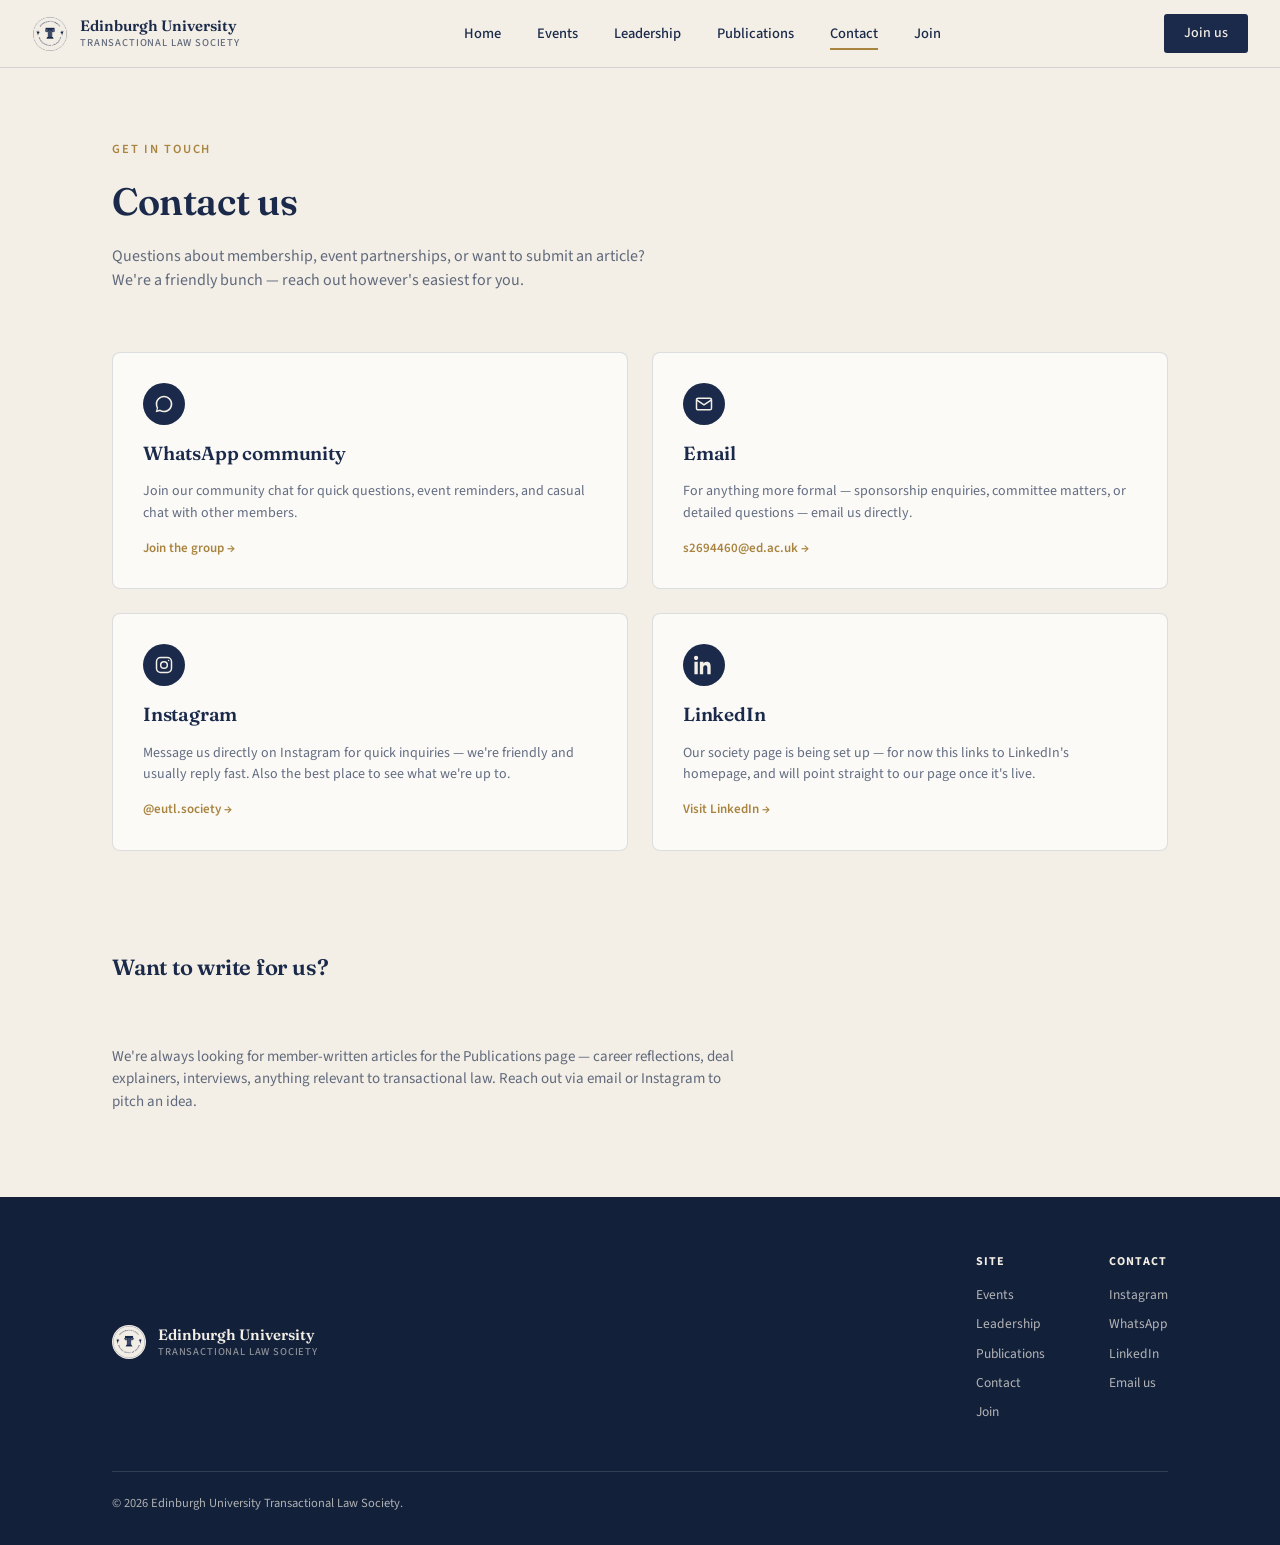
==== eutls-site/contact.html @ ee0f0423 "Add files via upload" ====
<!DOCTYPE html>
<html lang="en">
<head>
<meta charset="UTF-8">
<meta name="viewport" content="width=device-width, initial-scale=1.0">
<title>Contact — Edinburgh University Transactional Law Society</title>
<link rel="preconnect" href="https://fonts.googleapis.com">
<link href="https://fonts.googleapis.com/css2?family=Fraunces:opsz,wght@9..144,400;9..144,500;9..144,600&family=Source+Sans+3:wght@400;500;600&display=swap" rel="stylesheet">
<style>
:root {
  --navy: #1B2A4A; --navy-deep: #12203A;
  --cream: #F3EFE6; --cream-warm: #ECE5D6; --white: #FBFAF7;
  --brass: #A9843F; --line: rgba(27,42,74,0.14); --text-soft: rgba(27,42,74,0.68);
}
* { margin:0; padding:0; box-sizing:border-box; }
body { background: var(--cream); color: var(--navy); font-family:'Source Sans 3',sans-serif; line-height:1.5; }
h1,h2,h3 { font-family:'Fraunces',serif; font-weight:600; letter-spacing:-0.01em; }
a { color:inherit; text-decoration:none; }
img { max-width:100%; display:block; }
.wrap { max-width:1120px; margin:0 auto; padding:0 32px; }

/* Header / nav */
header { border-bottom:1px solid var(--line); background:var(--cream); position:sticky; top:0; z-index:10; }
.nav { display:flex; align-items:center; justify-content:space-between; padding:14px 32px; }
.brand { display:flex; align-items:center; gap:12px; }
.brand img { width:36px; height:36px; border-radius:50%; }
.brand-name { font-family:'Fraunces',serif; font-size:15px; font-weight:600; line-height:1.2; }
.brand-name span { display:block; font-family:'Source Sans 3',sans-serif; font-size:10.5px; letter-spacing:0.08em; text-transform:uppercase; color:var(--text-soft); font-weight:500; margin-top:2px; }
nav.links { display:flex; gap:36px; }
nav.links a { font-size:14.5px; font-weight:500; position:relative; padding:4px 0; }
nav.links a.active::after { content:''; position:absolute; left:0; right:0; bottom:-2px; height:2px; background:var(--brass); }
.join-btn { background:var(--navy); color:var(--cream); padding:9px 20px; border-radius:3px; font-size:14px; font-weight:500; }
.menu-toggle { display:none; background:none; border:none; padding:6px; }
.menu-toggle svg { width:22px; height:22px; }

/* Generic page header */
.page-head { padding:64px 32px 40px; border-bottom:1px solid var(--line); }
.eyebrow { font-size:12.5px; letter-spacing:0.14em; text-transform:uppercase; color:var(--brass); font-weight:600; margin-bottom:14px; }
.page-head h1 { font-size:38px; margin-bottom:12px; }
.page-head p { font-size:16px; color:var(--text-soft); max-width:580px; }

/* Hero (home) */
.hero { padding: 96px 32px 88px; overflow:hidden; }
.hero-inner { max-width:1120px; margin:0 auto; display:grid; grid-template-columns:1.1fr 0.9fr; gap:64px; align-items:center; }
.hero h1 { font-size:52px; line-height:1.08; margin-bottom:22px; }
.hero p { font-size:17px; color:var(--text-soft); max-width:480px; margin-bottom:32px; }
.hero-ctas { display:flex; gap:14px; }
.btn-primary { background:var(--navy); color:var(--cream); padding:13px 26px; border-radius:3px; font-size:14.5px; font-weight:500; }
.btn-secondary { border:1px solid var(--navy); padding:12px 25px; border-radius:3px; font-size:14.5px; font-weight:500; }
.hero-column { display:flex; align-items:center; justify-content:center; position:relative; }
.column-graphic { width:100%; max-width:280px; }

/* Mission strip */
.mission-strip { background:var(--navy); color:var(--cream); padding:46px 32px; }
.mission-strip .wrap { display:flex; gap:56px; align-items:center; }
.mission-strip p.quote { font-family:'Fraunces',serif; font-size:21px; font-weight:500; line-height:1.45; flex:1.4; }
.mission-stats { display:flex; gap:40px; flex:1; }
.stat-num { font-family:'Fraunces',serif; font-size:30px; font-weight:600; color:var(--brass); }
.stat-label { font-size:12px; color:rgba(243,239,230,0.7); text-transform:uppercase; letter-spacing:0.06em; margin-top:4px; }

/* Section generic */
section { padding: 84px 32px; }
.section-head { display:flex; justify-content:space-between; align-items:flex-end; margin-bottom:40px; border-bottom:1px solid var(--line); padding-bottom:22px; }
.section-head h2 { font-size:30px; }
.section-head a.view-all { font-size:13.5px; font-weight:600; color:var(--brass); }

/* Event rows (shared: home teaser + events page) */
.event-row { display:grid; grid-template-columns:88px 1fr auto auto; gap:24px; align-items:center; padding:20px 0; border-bottom:1px solid var(--line); }
.event-date { font-family:'Fraunces',serif; text-align:center; }
.event-date .day { font-size:26px; font-weight:600; display:block; line-height:1; }
.event-date .mon { font-size:11.5px; text-transform:uppercase; letter-spacing:0.06em; color:var(--text-soft); }
.event-title { font-size:16.5px; font-weight:600; margin-bottom:4px; }
.event-meta { font-size:13.5px; color:var(--text-soft); }
.event-tag { font-size:11.5px; text-transform:uppercase; letter-spacing:0.06em; font-weight:600; color:var(--navy); background:var(--cream-warm); padding:6px 12px; border-radius:20px; white-space:nowrap; }
.event-cta { font-size:13.5px; font-weight:600; color:var(--brass); white-space:nowrap; }

/* Events page specific */
.filters { display:flex; gap:10px; padding:28px 32px 0; }
.filter-pill { font-size:13px; font-weight:600; padding:7px 16px; border-radius:20px; border:1px solid var(--line); color:var(--text-soft); }
.filter-pill.active { background:var(--navy); color:var(--cream); border-color:var(--navy); }
.events-list { padding:20px 32px 90px; }
.month-label { font-size:12.5px; text-transform:uppercase; letter-spacing:0.1em; color:var(--text-soft); font-weight:600; margin:32px 0 6px; }
.past-section { background:var(--cream-warm); padding:64px 32px 90px; }
.past-grid { display:grid; grid-template-columns:repeat(3,1fr); gap:24px; margin-top:32px; }
.past-card { background:var(--white); border:1px solid var(--line); border-radius:6px; padding:24px; }
.past-card .tag { font-size:11px; text-transform:uppercase; letter-spacing:0.06em; color:var(--text-soft); font-weight:600; margin-bottom:10px; }
.past-card h4 { font-size:16px; font-weight:600; margin-bottom:6px; }
.past-card p { font-size:13.5px; color:var(--text-soft); }

/* Why join (home) */
.why-grid { display:grid; grid-template-columns:repeat(3,1fr); gap:32px; }
.why-card { background:var(--white); border:1px solid var(--line); border-radius:6px; padding:30px 26px; }
.why-num { font-family:'Fraunces',serif; font-size:13px; color:var(--brass); font-weight:600; margin-bottom:14px; }
.why-card h3 { font-size:18px; margin-bottom:10px; }
.why-card p { font-size:14.5px; color:var(--text-soft); }

/* Publications teaser (home) + full page */
.pub-grid { display:grid; grid-template-columns:1.3fr 1fr; gap:28px; }
.pub-feature { background:var(--navy); color:var(--cream); border-radius:6px; padding:36px; display:flex; flex-direction:column; justify-content:flex-end; min-height:260px; }
.pub-feature .tag { font-size:11.5px; text-transform:uppercase; letter-spacing:0.08em; color:var(--brass); font-weight:600; margin-bottom:12px; }
.pub-feature h3 { font-size:24px; margin-bottom:10px; }
.pub-feature p { font-size:14px; color:rgba(243,239,230,0.75); }
.pub-side { display:flex; flex-direction:column; gap:20px; }
.pub-mini { border:1px solid var(--line); border-radius:6px; padding:22px; background:var(--white); }
.pub-mini .tag { font-size:11px; text-transform:uppercase; letter-spacing:0.06em; color:var(--text-soft); font-weight:600; margin-bottom:8px; }
.pub-mini h4 { font-size:15.5px; font-weight:600; }

/* Publications page */
.tabs { display:flex; gap:8px; padding:28px 32px 0; }
.tab { font-size:14px; font-weight:600; padding:10px 22px; border-radius:20px; cursor:pointer; }
.tab.active { background:var(--navy); color:var(--cream); }
.tab:not(.active) { color:var(--text-soft); border:1px solid var(--line); }
.tab-panel { display:none; }
.tab-panel.active { display:block; }
.nl-section { padding:36px 32px 80px; }
.nl-feature { background:var(--navy); color:var(--cream); border-radius:8px; padding:40px; display:grid; grid-template-columns:1fr auto; gap:24px; align-items:center; margin-bottom:28px; }
.nl-feature .tag { font-size:11.5px; text-transform:uppercase; letter-spacing:0.08em; color:var(--brass); font-weight:600; margin-bottom:12px; }
.nl-feature h3 { font-size:26px; margin-bottom:10px; }
.nl-feature p { font-size:14.5px; color:rgba(243,239,230,0.75); max-width:480px; }
.nl-feature .read-btn { background:var(--cream); color:var(--navy); padding:12px 24px; border-radius:3px; font-size:14px; font-weight:600; white-space:nowrap; }
.nl-item { display:flex; justify-content:space-between; align-items:center; padding:18px 0; border-bottom:1px solid var(--line); }
.nl-item-title { font-size:15.5px; font-weight:600; }
.nl-item-date { font-size:13px; color:var(--text-soft); }
.nl-item-link { font-size:13px; font-weight:600; color:var(--brass); }
.articles-section { background:var(--cream-warm); padding:64px 32px 90px; }
.article-grid { display:grid; grid-template-columns:repeat(3,1fr); gap:24px; margin-top:32px; }
.article-card { background:var(--white); border:1px solid var(--line); border-radius:6px; overflow:hidden; }
.article-cover { aspect-ratio:16/10; background:var(--cream-warm); border-bottom:1px solid var(--line); }
.article-body { padding:22px; }
.article-cat { font-size:11px; text-transform:uppercase; letter-spacing:0.06em; color:var(--brass); font-weight:600; margin-bottom:8px; }
.article-title { font-size:16.5px; font-weight:600; margin-bottom:8px; line-height:1.3; }
.article-meta { font-size:12.5px; color:var(--text-soft); }

/* Sponsors (home) */
.sponsors { background:var(--cream-warm); }
.sponsor-row { display:flex; align-items:center; justify-content:space-between; gap:30px; flex-wrap:wrap; }
.sponsor-mark { font-family:'Fraunces',serif; font-size:17px; font-weight:600; color:var(--text-soft); opacity:0.6; }

/* Leadership */
.team-grid { padding:56px 32px 90px; display:grid; grid-template-columns:repeat(3,1fr); gap:28px; }
.profile-card { background:var(--white); border:1px solid var(--line); border-radius:6px; overflow:hidden; }
.profile-photo { aspect-ratio:1/1; background:var(--cream-warm); display:flex; align-items:center; justify-content:center; color:var(--text-soft); border-bottom:1px solid var(--line); }
.profile-photo svg { width:44px; height:44px; opacity:0.35; }
.profile-body { padding:22px 22px 24px; }
.profile-role { font-size:11.5px; text-transform:uppercase; letter-spacing:0.08em; color:var(--brass); font-weight:600; margin-bottom:6px; }
.profile-name { font-size:19px; font-weight:600; margin-bottom:10px; }
.profile-bio { font-size:13.5px; color:var(--text-soft); margin-bottom:14px; }
.profile-link { font-size:12.5px; font-weight:600; color:var(--navy); display:flex; align-items:center; gap:6px; }

/* Join page */
.join-hero { padding:72px 32px 0; }
.join-hero h1 { font-size:40px; margin-bottom:14px; max-width:600px; }
.join-hero p { font-size:16px; color:var(--text-soft); max-width:540px; }
.join-layout { padding:48px 32px 100px; display:grid; grid-template-columns:1fr 1fr; gap:56px; align-items:start; }
.perks-list { display:flex; flex-direction:column; gap:22px; }
.perk { display:flex; gap:16px; }
.perk-icon { width:38px; height:38px; border-radius:50%; background:var(--navy); color:var(--cream); flex-shrink:0; display:flex; align-items:center; justify-content:center; font-family:'Fraunces',serif; font-weight:600; font-size:14px; }
.perk h4 { font-size:15.5px; font-weight:600; margin-bottom:4px; }
.perk p { font-size:13.5px; color:var(--text-soft); }
.form-card { background:var(--white); border:1px solid var(--line); border-radius:8px; padding:36px; }
.form-card h3 { font-size:20px; margin-bottom:6px; }
.form-card .sub { font-size:13.5px; color:var(--text-soft); margin-bottom:26px; }
.field { margin-bottom:18px; }
.field label { display:block; font-size:12.5px; font-weight:600; margin-bottom:7px; color:var(--navy); }
.field input { width:100%; padding:11px 14px; border:1px solid var(--line); border-radius:4px; background:var(--cream); font-family:'Source Sans 3',sans-serif; font-size:14px; color:var(--navy); }
.field input::placeholder { color:rgba(27,42,74,0.35); }
.submit-btn { width:100%; background:var(--navy); color:var(--cream); padding:13px; border-radius:4px; font-size:14.5px; font-weight:600; margin-top:6px; text-align:center; border:none; cursor:pointer; font-family:inherit; }
.form-note { font-size:11.5px; color:var(--text-soft); margin-top:14px; text-align:center; }

/* Footer */
footer { background:var(--navy-deep); color:rgba(243,239,230,0.7); padding:56px 32px 32px; }
.footer-top { display:flex; justify-content:space-between; gap:40px; margin-bottom:40px; }
.footer-brand { display:flex; gap:12px; align-items:center; }
.footer-brand img { width:34px; height:34px; border-radius:50%; }
.footer-brand .brand-name { color:var(--cream); }
.footer-brand .brand-name span { color:rgba(243,239,230,0.55); }
.footer-cols { display:flex; gap:64px; }
.footer-col h5 { font-size:12px; text-transform:uppercase; letter-spacing:0.08em; color:var(--cream); margin-bottom:14px; }
.footer-col a { display:block; font-size:13.5px; margin-bottom:9px; color:rgba(243,239,230,0.72); }
.footer-bottom { border-top:1px solid rgba(243,239,230,0.14); padding-top:22px; font-size:12.5px; }

/* Leadership — no photo variant */
.profile-card.no-photo .profile-body { padding:24px; }

/* Events — clickable rows, non-clickable past rows */
a.event-row { display:grid; text-decoration:none; color:inherit; transition:background 0.15s; }
a.event-row:hover { background:var(--cream-warm); }
.event-row.past { cursor:default; opacity:0.82; }
.event-row.past:hover { background:transparent; }
.filter-pill { cursor:pointer; }

/* Publications — article links, no image */
a.article-card { display:block; text-decoration:none; color:inherit; transition:box-shadow 0.15s; }
a.article-card:hover { box-shadow:0 2px 10px rgba(27,42,74,0.08); }
a.nl-item, a.nl-feature { display:grid; text-decoration:none; color:inherit; }
a.nl-item { display:flex; }
.nl-item:hover, a.article-card:hover { background:var(--cream-warm); }

/* Detail / reading pages */
.detail-head { padding:64px 32px 32px; border-bottom:1px solid var(--line); }
.detail-back { font-size:13.5px; font-weight:600; color:var(--brass); margin-bottom:24px; display:inline-block; }
.detail-meta-row { display:flex; gap:16px; align-items:center; font-size:13.5px; color:var(--text-soft); margin-bottom:18px; flex-wrap:wrap; }
.detail-body { padding:48px 32px 90px; max-width:760px; margin:0 auto; }
.detail-body p { font-size:16px; line-height:1.7; color:var(--navy); margin-bottom:20px; }

/* Contact page */
.contact-hero { padding:72px 32px 20px; }
.contact-hero p { font-size:16px; color:var(--text-soft); max-width:560px; margin-top:14px; }
.contact-grid { padding:40px 32px 100px; display:grid; grid-template-columns:repeat(2,1fr); gap:24px; }
.contact-card { background:var(--white); border:1px solid var(--line); border-radius:8px; padding:30px; display:flex; flex-direction:column; gap:14px; text-decoration:none; color:inherit; transition:box-shadow 0.15s; }
.contact-card:hover { box-shadow:0 2px 14px rgba(27,42,74,0.09); }
.contact-icon { width:42px; height:42px; border-radius:50%; background:var(--navy); color:var(--cream); display:flex; align-items:center; justify-content:center; }
.contact-icon svg { width:20px; height:20px; }
.contact-card h3 { font-size:19px; }
.contact-card p { font-size:14px; color:var(--text-soft); line-height:1.55; }
.contact-card .cta { font-size:13px; font-weight:600; color:var(--brass); margin-top:auto; }

/* Responsive */
@media (max-width: 860px) {
  .hero-inner { grid-template-columns:1fr; }
  .hero-column { display:none; }
  .why-grid { grid-template-columns:1fr; }
  .pub-grid { grid-template-columns:1fr; }
  .mission-strip .wrap { flex-direction:column; align-items:flex-start; }
  .team-grid { grid-template-columns:1fr; }
  .article-grid { grid-template-columns:1fr; }
  .past-grid { grid-template-columns:1fr; }
  .join-layout { grid-template-columns:1fr; }
  .nl-feature { grid-template-columns:1fr; }
  .footer-top { flex-direction:column; gap:28px; }
  .footer-cols { gap:40px; }

  nav.links { display:none; position:absolute; top:100%; left:0; right:0; background:var(--cream); flex-direction:column; gap:0; border-bottom:1px solid var(--line); padding:8px 32px 16px; }
  nav.links.open { display:flex; }
  nav.links a { padding:12px 0; border-bottom:1px solid var(--line); }
  nav.links a:last-child { border-bottom:none; }
  .menu-toggle { display:block; }
  .join-btn { display:none; }
  header { position:sticky; }

  .event-row { grid-template-columns:56px 1fr; row-gap:6px; }
  .event-row .event-tag, .event-row .event-cta { display:none; }
  .contact-grid { grid-template-columns:1fr; }
}

</style>

</head>
<body>

<header>
  <div class="nav">
    <div class="brand">
      <img src="logo.png" alt="EUTLS crest">
      <div class="brand-name">Edinburgh University<span>Transactional Law Society</span></div>
    </div>
    <nav class="links" id="navLinks">
      <a href="/index.html">Home</a>
      <a href="/events.html">Events</a>
      <a href="/leadership.html">Leadership</a>
      <a href="/publications.html">Publications</a>
      <a href="/contact.html" class="active">Contact</a>
      <a href="/join.html">Join</a>
    </nav>
    <a href="/join.html" class="join-btn">Join us</a>
    <button class="menu-toggle" id="menuToggle" aria-label="Toggle menu">
      <svg viewBox="0 0 24 24" fill="none" stroke="#1B2A4A" stroke-width="2"><line x1="3" y1="6" x2="21" y2="6"/><line x1="3" y1="12" x2="21" y2="12"/><line x1="3" y1="18" x2="21" y2="18"/></svg>
    </button>
  </div>
</header>

<div class="contact-hero wrap">
  <div class="eyebrow">Get in touch</div>
  <h1 style="font-size:38px;">Contact us</h1>
  <p>Questions about membership, event partnerships, or want to submit an article? We're a friendly bunch — reach out however's easiest for you.</p>
</div>

<div class="contact-grid wrap">
  <a class="contact-card" href="https://chat.whatsapp.com/KjmdOLC6unAFqR77vFEzIg" target="_blank" rel="noopener">
    <div class="contact-icon"><svg viewBox="0 0 24 24" fill="currentColor"><path d="M12 2C6.48 2 2 6.48 2 12c0 1.85.5 3.58 1.36 5.07L2 22l5.07-1.33A9.94 9.94 0 0 0 12 22c5.52 0 10-4.48 10-10S17.52 2 12 2zm0 18c-1.6 0-3.1-.43-4.4-1.18l-.31-.18-3.12.82.83-3.04-.2-.32A7.94 7.94 0 0 1 4 12c0-4.41 3.59-8 8-8s8 3.59 8 8-3.59 8-8 8z"/></svg></div>
    <h3>WhatsApp community</h3>
    <p>Join our community chat for quick questions, event reminders, and casual chat with other members.</p>
    <div class="cta">Join the group →</div>
  </a>

  <a class="contact-card" href="mailto:s2694460@ed.ac.uk">
    <div class="contact-icon"><svg viewBox="0 0 24 24" fill="none" stroke="currentColor" stroke-width="1.8"><rect x="3" y="5" width="18" height="14" rx="2"/><path d="M3 7l9 6 9-6"/></svg></div>
    <h3>Email</h3>
    <p>For anything more formal — sponsorship enquiries, committee matters, or detailed questions — email us directly.</p>
    <div class="cta">s2694460@ed.ac.uk →</div>
  </a>

  <a class="contact-card" href="https://www.instagram.com/eutl.society?igsi=ejczN2JxeW9nNTJ5&utm_source=qr" target="_blank" rel="noopener">
    <div class="contact-icon"><svg viewBox="0 0 24 24" fill="none" stroke="currentColor" stroke-width="1.8"><rect x="3" y="3" width="18" height="18" rx="5"/><circle cx="12" cy="12" r="4"/><circle cx="17.5" cy="6.5" r="0.9" fill="currentColor" stroke="none"/></svg></div>
    <h3>Instagram</h3>
    <p>Message us directly on Instagram for quick inquiries — we're friendly and usually reply fast. Also the best place to see what we're up to.</p>
    <div class="cta">@eutl.society →</div>
  </a>

  <a class="contact-card" href="https://www.linkedin.com" target="_blank" rel="noopener">
    <div class="contact-icon"><svg viewBox="0 0 24 24" fill="currentColor"><path d="M4.98 3.5C4.98 4.88 3.94 6 2.5 6S0 4.88 0 3.5 1.06 1 2.5 1s2.48 1.12 2.48 2.5zM.5 8h4V23h-4V8zm7 0h3.83v2.05h.05c.53-1 1.84-2.05 3.79-2.05 4.05 0 4.8 2.67 4.8 6.14V23h-4v-6.9c0-1.65-.03-3.77-2.3-3.77-2.3 0-2.65 1.8-2.65 3.65V23h-4V8z"/></svg></div>
    <h3>LinkedIn</h3>
    <p>Our society page is being set up — for now this links to LinkedIn's homepage, and will point straight to our page once it's live.</p>
    <div class="cta">Visit LinkedIn →</div>
  </a>
</div>

<section style="padding-top:0;">
  <div class="wrap">
    <div class="section-head" style="border:none;"><h2 style="font-size:22px;">Want to write for us?</h2></div>
    <p style="font-size:15px; color:var(--text-soft); max-width:640px;">We're always looking for member-written articles for the Publications page — career reflections, deal explainers, interviews, anything relevant to transactional law. Reach out via email or Instagram to pitch an idea.</p>
  </div>
</section>

<footer>
  <div class="wrap">
    <div class="footer-top">
      <div class="footer-brand">
        <img src="logo.png" alt="EUTLS crest">
        <div class="brand-name">Edinburgh University<span>Transactional Law Society</span></div>
      </div>
      <div class="footer-cols">
        <div class="footer-col">
          <h5>Site</h5>
          <a href="/events.html">Events</a>
          <a href="/leadership.html">Leadership</a>
          <a href="/publications.html">Publications</a>
          <a href="/contact.html">Contact</a>
          <a href="/join.html">Join</a>
        </div>
        <div class="footer-col">
          <h5>Contact</h5>
          <a href="https://www.instagram.com/eutl.society?igsi=ejczN2JxeW9nNTJ5&utm_source=qr" target="_blank" rel="noopener">Instagram</a>
          <a href="https://chat.whatsapp.com/KjmdOLC6unAFqR77vFEzIg" target="_blank" rel="noopener">WhatsApp</a>
          <a href="https://www.linkedin.com" target="_blank" rel="noopener">LinkedIn</a>
          <a href="mailto:s2694460@ed.ac.uk">Email us</a>
        </div>
      </div>
    </div>
    <div class="footer-bottom">© 2026 Edinburgh University Transactional Law Society.</div>
  </div>
</footer>

<script>
  const t = document.getElementById('menuToggle');
  const n = document.getElementById('navLinks');
  if (t) t.addEventListener('click', () => n.classList.toggle('open'));
</script>

</body>
</html>
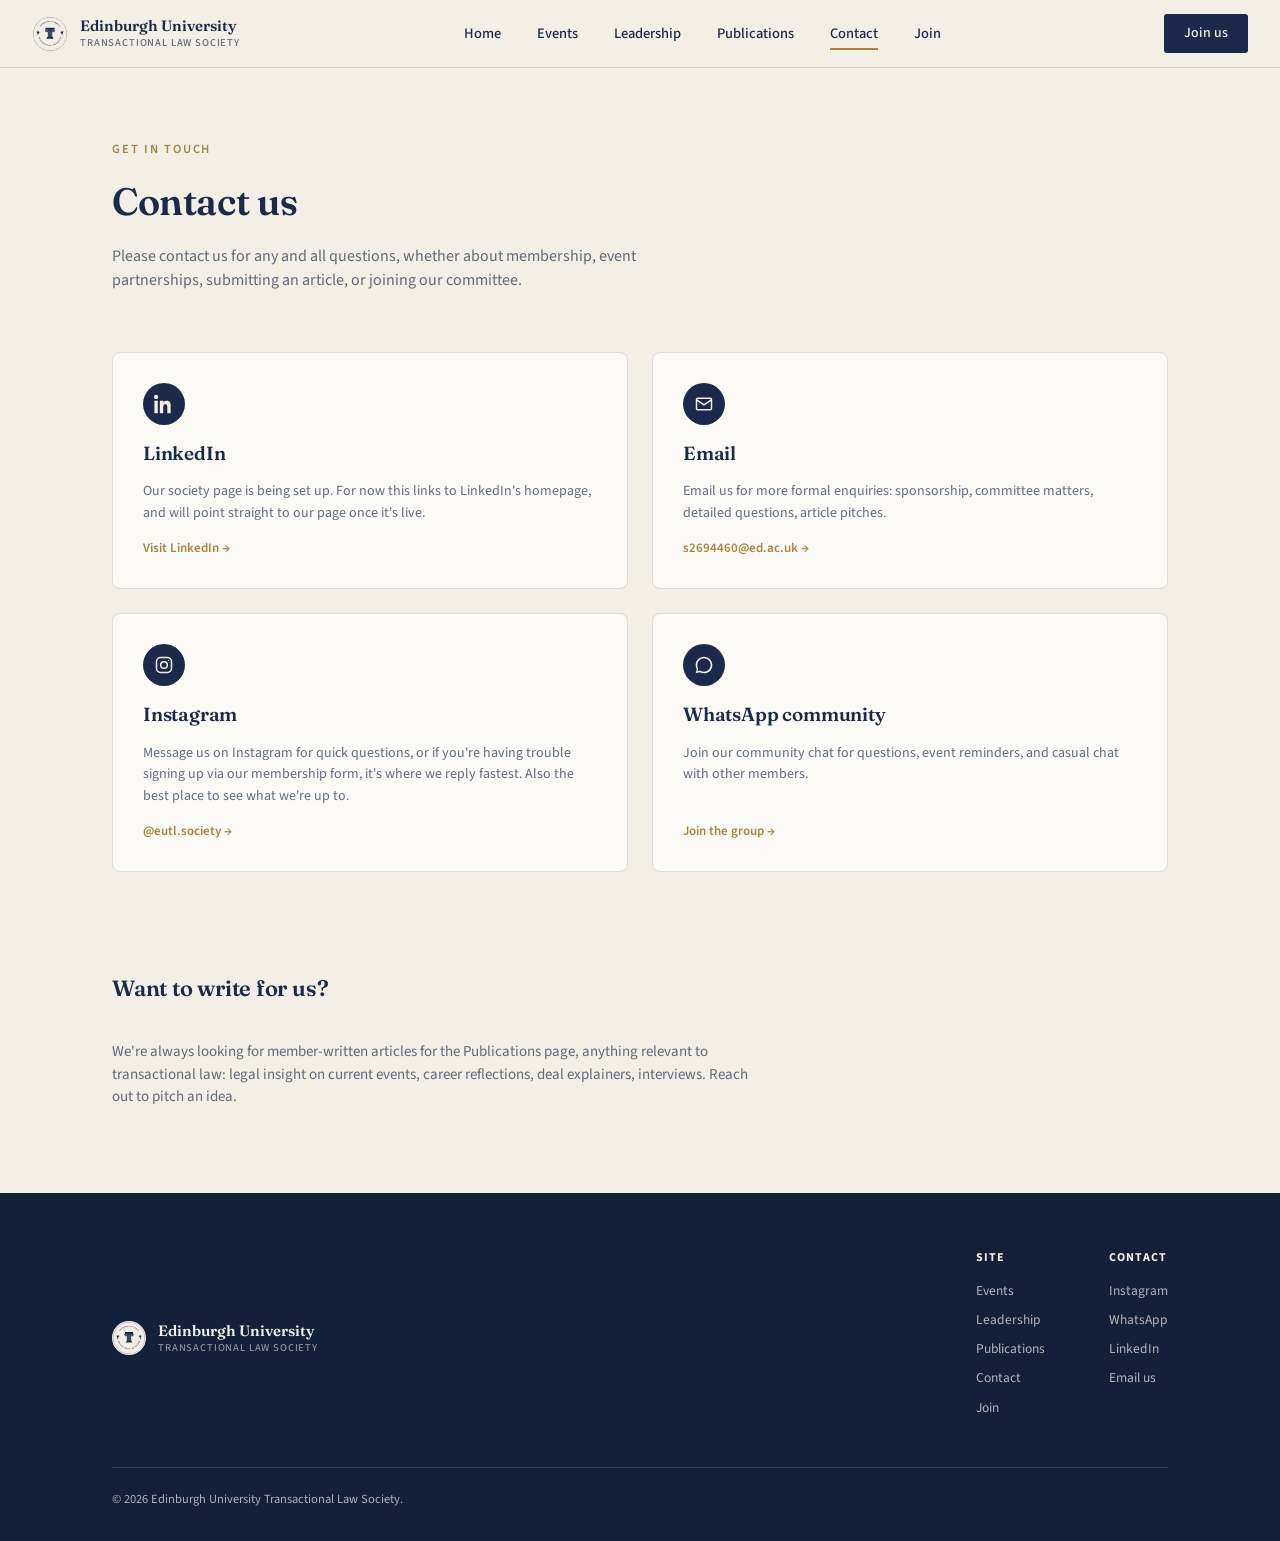
==== commit ae2e5acd: "Add files via upload" ====
--- a/eutls-site/contact.html
+++ b/eutls-site/contact.html
@@ -245,6 +245,7 @@
 
 </style>
 
+<script defer type="module" src="https://static.cloudflareinsights.com/beacon.min.js" data-cf-beacon='{"token": "8230e5f3593f4007ab31b7d500891e15"}'></script>
 </head>
 <body>
 
@@ -272,43 +273,43 @@
 <div class="contact-hero wrap">
   <div class="eyebrow">Get in touch</div>
   <h1 style="font-size:38px;">Contact us</h1>
-  <p>Questions about membership, event partnerships, or want to submit an article? We're a friendly bunch — reach out however's easiest for you.</p>
+  <p>Please contact us for any and all questions, whether about membership, event partnerships, submitting an article, or joining our committee.</p>
 </div>
 
 <div class="contact-grid wrap">
+  <a class="contact-card" href="https://www.linkedin.com" target="_blank" rel="noopener">
+    <div class="contact-icon"><svg viewBox="0 0 24 24" fill="currentColor"><path d="M4.98 3.5C4.98 4.88 3.94 6 2.5 6S0 4.88 0 3.5 1.06 1 2.5 1s2.48 1.12 2.48 2.5zM.5 8h4V23h-4V8zm7 0h3.83v2.05h.05c.53-1 1.84-2.05 3.79-2.05 4.05 0 4.8 2.67 4.8 6.14V23h-4v-6.9c0-1.65-.03-3.77-2.3-3.77-2.3 0-2.65 1.8-2.65 3.65V23h-4V8z"/></svg></div>
+    <h3>LinkedIn</h3>
+    <p>Our society page is being set up. For now this links to LinkedIn's homepage, and will point straight to our page once it's live.</p>
+    <div class="cta">Visit LinkedIn →</div>
+  </a>
+
+  <a class="contact-card" href="mailto:s2694460@ed.ac.uk">
+    <div class="contact-icon"><svg viewBox="0 0 24 24" fill="none" stroke="currentColor" stroke-width="1.8"><rect x="3" y="5" width="18" height="14" rx="2"/><path d="M3 7l9 6 9-6"/></svg></div>
+    <h3>Email</h3>
+    <p>Email us for more formal enquiries: sponsorship, committee matters, detailed questions, article pitches.</p>
+    <div class="cta">s2694460@ed.ac.uk →</div>
+  </a>
+
+  <a class="contact-card" href="https://www.instagram.com/eutl.society?igsi=ejczN2JxeW9nNTJ5&utm_source=qr" target="_blank" rel="noopener">
+    <div class="contact-icon"><svg viewBox="0 0 24 24" fill="none" stroke="currentColor" stroke-width="1.8"><rect x="3" y="3" width="18" height="18" rx="5"/><circle cx="12" cy="12" r="4"/><circle cx="17.5" cy="6.5" r="0.9" fill="currentColor" stroke="none"/></svg></div>
+    <h3>Instagram</h3>
+    <p>Message us on Instagram for quick questions, or if you're having trouble signing up via our membership form, it's where we reply fastest. Also the best place to see what we're up to.</p>
+    <div class="cta">@eutl.society →</div>
+  </a>
+
   <a class="contact-card" href="https://chat.whatsapp.com/KjmdOLC6unAFqR77vFEzIg" target="_blank" rel="noopener">
     <div class="contact-icon"><svg viewBox="0 0 24 24" fill="currentColor"><path d="M12 2C6.48 2 2 6.48 2 12c0 1.85.5 3.58 1.36 5.07L2 22l5.07-1.33A9.94 9.94 0 0 0 12 22c5.52 0 10-4.48 10-10S17.52 2 12 2zm0 18c-1.6 0-3.1-.43-4.4-1.18l-.31-.18-3.12.82.83-3.04-.2-.32A7.94 7.94 0 0 1 4 12c0-4.41 3.59-8 8-8s8 3.59 8 8-3.59 8-8 8z"/></svg></div>
     <h3>WhatsApp community</h3>
-    <p>Join our community chat for quick questions, event reminders, and casual chat with other members.</p>
+    <p>Join our community chat for questions, event reminders, and casual chat with other members.</p>
     <div class="cta">Join the group →</div>
   </a>
-
-  <a class="contact-card" href="mailto:s2694460@ed.ac.uk">
-    <div class="contact-icon"><svg viewBox="0 0 24 24" fill="none" stroke="currentColor" stroke-width="1.8"><rect x="3" y="5" width="18" height="14" rx="2"/><path d="M3 7l9 6 9-6"/></svg></div>
-    <h3>Email</h3>
-    <p>For anything more formal — sponsorship enquiries, committee matters, or detailed questions — email us directly.</p>
-    <div class="cta">s2694460@ed.ac.uk →</div>
-  </a>
-
-  <a class="contact-card" href="https://www.instagram.com/eutl.society?igsi=ejczN2JxeW9nNTJ5&utm_source=qr" target="_blank" rel="noopener">
-    <div class="contact-icon"><svg viewBox="0 0 24 24" fill="none" stroke="currentColor" stroke-width="1.8"><rect x="3" y="3" width="18" height="18" rx="5"/><circle cx="12" cy="12" r="4"/><circle cx="17.5" cy="6.5" r="0.9" fill="currentColor" stroke="none"/></svg></div>
-    <h3>Instagram</h3>
-    <p>Message us directly on Instagram for quick inquiries — we're friendly and usually reply fast. Also the best place to see what we're up to.</p>
-    <div class="cta">@eutl.society →</div>
-  </a>
-
-  <a class="contact-card" href="https://www.linkedin.com" target="_blank" rel="noopener">
-    <div class="contact-icon"><svg viewBox="0 0 24 24" fill="currentColor"><path d="M4.98 3.5C4.98 4.88 3.94 6 2.5 6S0 4.88 0 3.5 1.06 1 2.5 1s2.48 1.12 2.48 2.5zM.5 8h4V23h-4V8zm7 0h3.83v2.05h.05c.53-1 1.84-2.05 3.79-2.05 4.05 0 4.8 2.67 4.8 6.14V23h-4v-6.9c0-1.65-.03-3.77-2.3-3.77-2.3 0-2.65 1.8-2.65 3.65V23h-4V8z"/></svg></div>
-    <h3>LinkedIn</h3>
-    <p>Our society page is being set up — for now this links to LinkedIn's homepage, and will point straight to our page once it's live.</p>
-    <div class="cta">Visit LinkedIn →</div>
-  </a>
 </div>
 
 <section style="padding-top:0;">
   <div class="wrap">
-    <div class="section-head" style="border:none;"><h2 style="font-size:22px;">Want to write for us?</h2></div>
-    <p style="font-size:15px; color:var(--text-soft); max-width:640px;">We're always looking for member-written articles for the Publications page — career reflections, deal explainers, interviews, anything relevant to transactional law. Reach out via email or Instagram to pitch an idea.</p>
+    <div class="section-head" style="border:none; margin-bottom:14px;"><h2 style="font-size:22px;">Want to write for us?</h2></div>
+    <p style="font-size:15px; color:var(--text-soft); max-width:640px;">We're always looking for member-written articles for the Publications page, anything relevant to transactional law: legal insight on current events, career reflections, deal explainers, interviews. Reach out to pitch an idea.</p>
   </div>
 </section>
 
